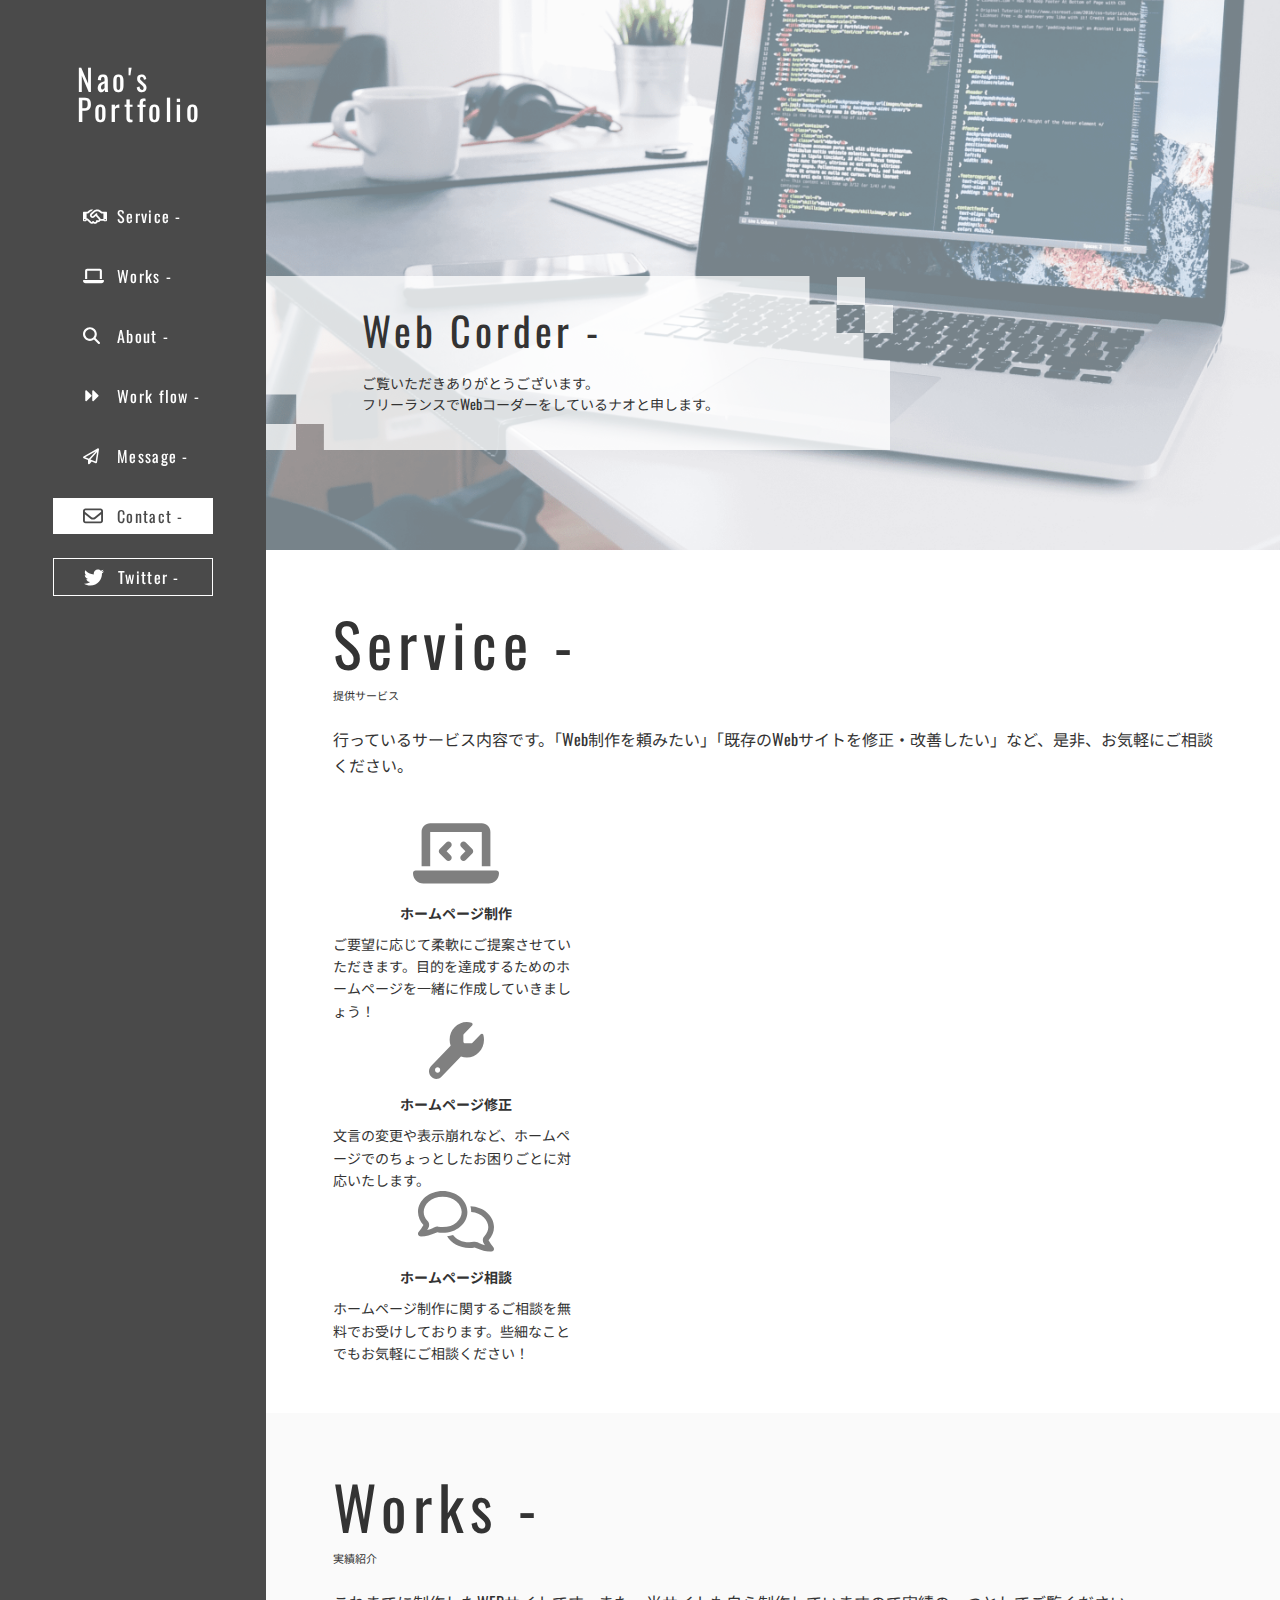
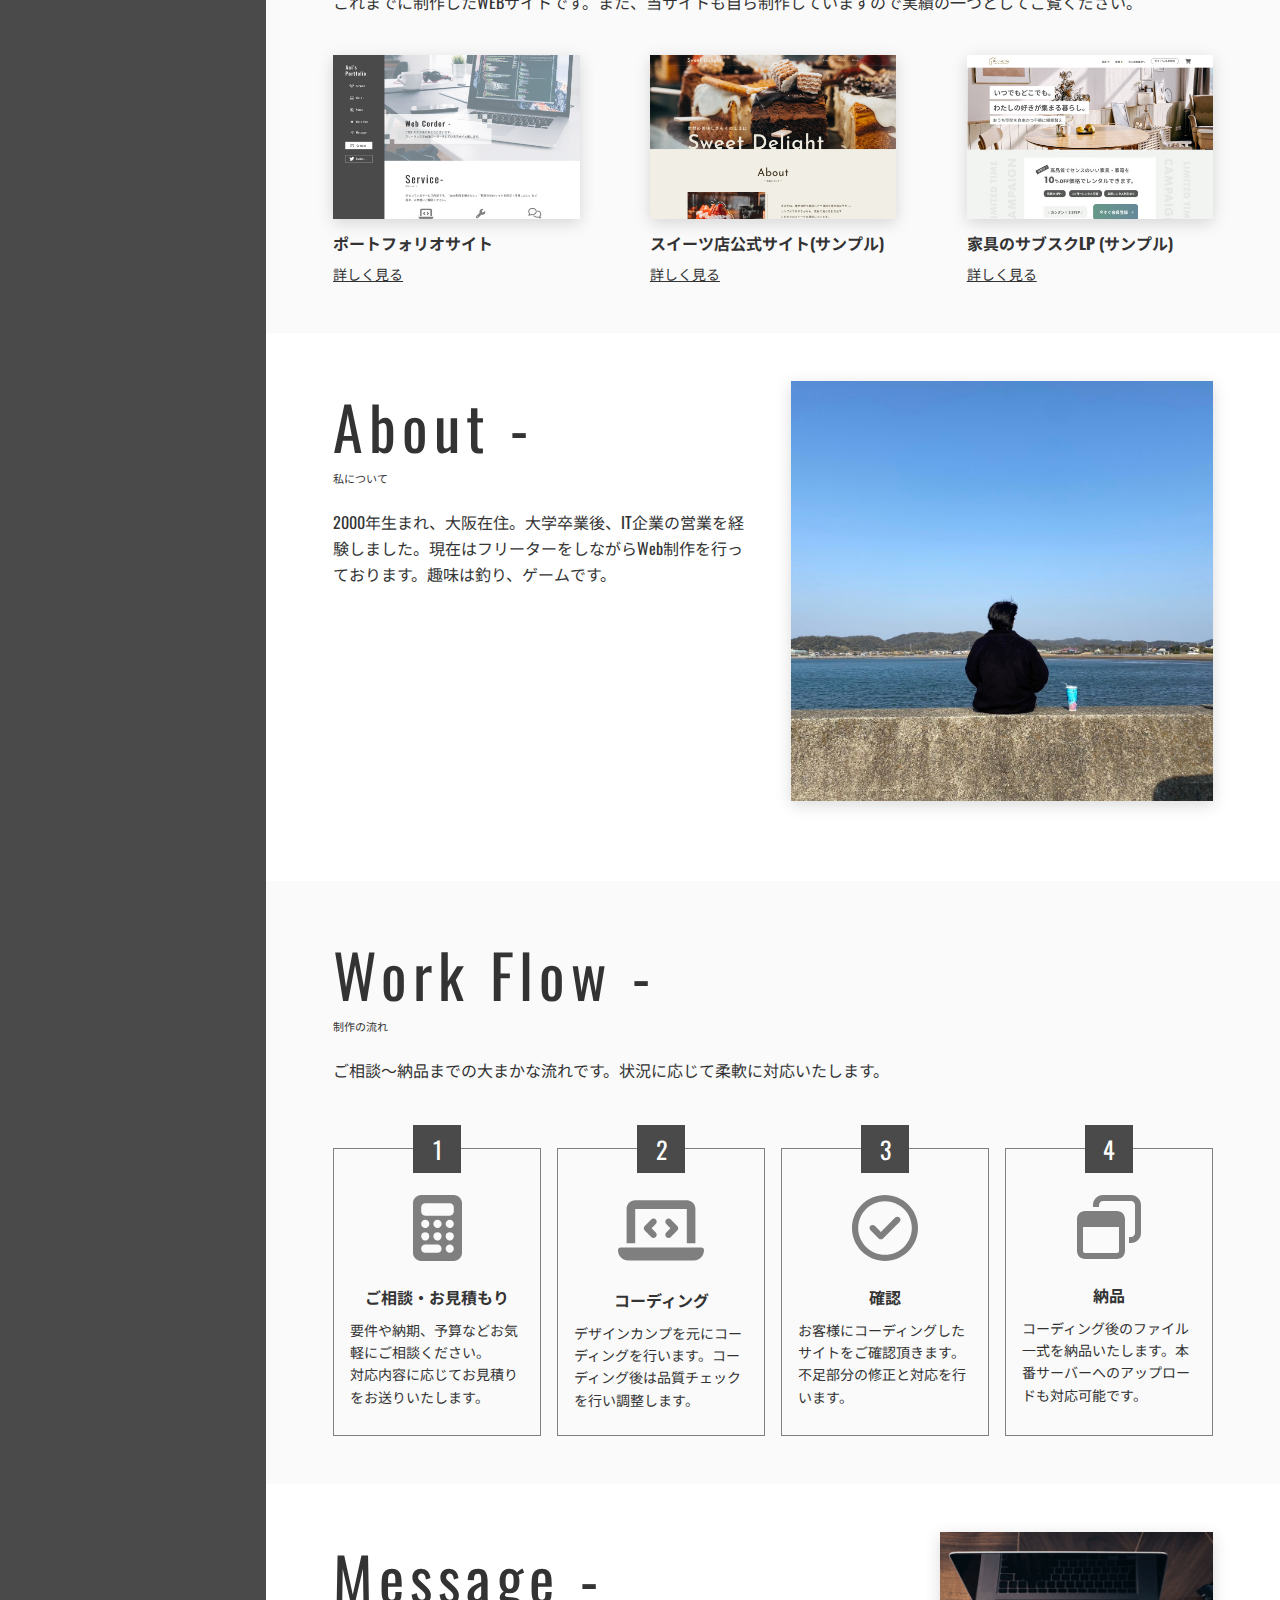
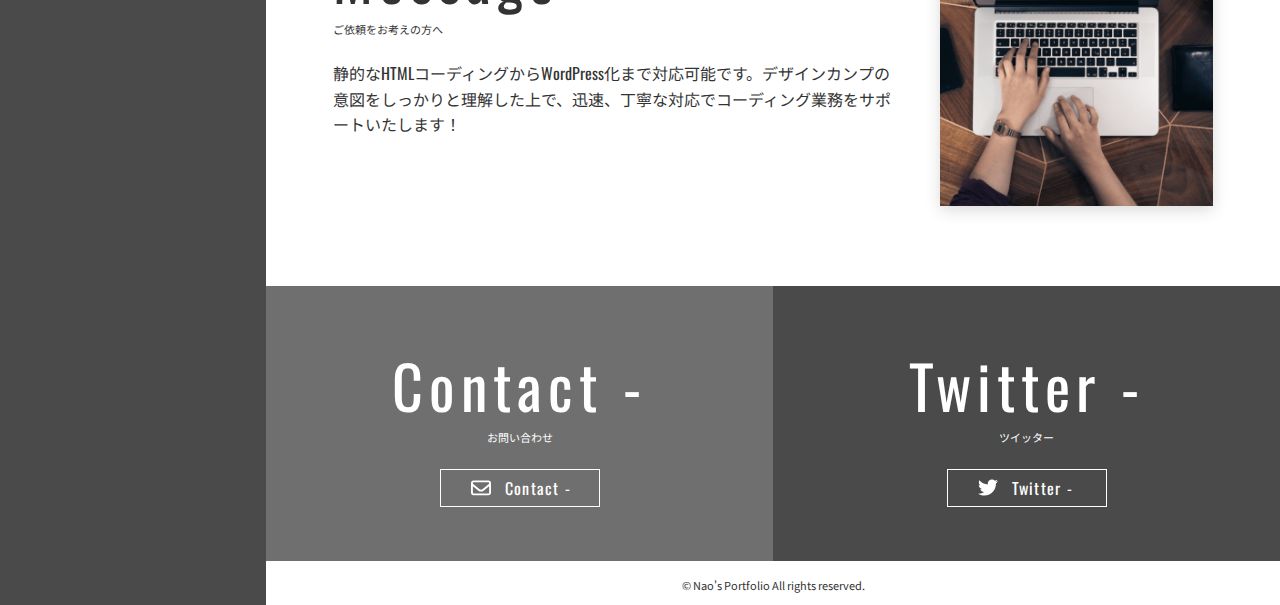
==== portfolio/index.html @ a22637eb "第一回ポートフォリオサイト登録" ====
<!DOCTYPE html>
<html lang="ja">
<head>
    <meta charset="UTF-8">
    <meta name="viewport" content="width=device-width, initial-scale=1.0">
    <!-- 検索されないようにする -->
    <meta name="robots" content="noindex" />
    <title>ポートフォリオサイト</title>
    <meta name="description" content="フリーランスWEBポートフォリオサイトです。「Web制作を頼みたい」「既存のWebサイトを修正・改善したい」などぜひ、お気軽にご相談ください。">
    <!-- googlefonts -->
    <link rel="preconnect" href="https://fonts.googleapis.com">
    <link rel="preconnect" href="https://fonts.gstatic.com" crossorigin>
    <link href="https://fonts.googleapis.com/css2?family=Noto+Sans+JP:wght@100..900&family=Oswald:wght@200..700&display=swap" rel="stylesheet">
    <!-- stylesheet -->
    <link rel="stylesheet" href="./css/reset.css">
    <link rel="stylesheet" href="./css/style.css">
</head>
<body>
    <div class="wrapper">
        <header class="header">
            <div class="header__container">
                <div class="header__logo">Nao's<br>Portfolio</div>
                <button type="button" id="js-button-drawer" class="header__menu-button">Menu</button>
                
                <div class="header__contents" id="js-drawer">
                    <nav class="header__nav">
                        <ul class="header__nav-list">
                            <li class="header__nav-item">
                                <a href="#service" class="header__nav-link button">
                                    <span class="button__icon">
                                        <svg width="24" height="15" viewBox="0 0 24 15" fill="none" xmlns="http://www.w3.org/2000/svg">
                                            <path d="M10.2075 0.428596L8.29125 2.33175C7.7175 2.48818 7.185 2.77495 6.735 3.16974L5.7375 4.05241C5.355 4.39133 4.85625 4.57755 4.3425 4.57755H3.6V9.34475C4.365 9.3671 5.0925 9.67622 5.63625 10.2163L6.97125 11.5421L7.23375 11.8028L8.24625 12.8084C8.47875 13.0393 8.86125 13.0393 9.09375 12.8084C9.1575 12.7451 9.20625 12.6706 9.2325 12.5924C9.3375 12.3056 9.58125 12.0896 9.88125 12.0226C10.1813 11.9555 10.4963 12.0449 10.7138 12.2647L11.1188 12.6594C11.5538 13.0915 12.2588 13.0915 12.69 12.6594C12.8925 12.4583 13.0013 12.2013 13.0125 11.9369C13.0275 11.6092 13.2225 11.3187 13.5225 11.1771C13.8225 11.0356 14.1713 11.0654 14.4375 11.2554C14.79 11.5049 15.2813 11.4714 15.5963 11.1585C15.9488 10.8084 15.9488 10.2423 15.5963 9.89596L12.7538 7.07288L11.4112 8.30193C10.3875 9.24047 8.81625 9.25537 7.77375 8.33545C6.585 7.28517 6.55875 5.45278 7.71375 4.36899L10.3425 1.90345C11.37 0.94256 12.7275 0.40625 14.1413 0.40625C15.495 0.40625 16.8038 0.901592 17.8125 1.79172L18.9413 2.78985H20.4H21.9H23.4C23.73 2.78985 24 3.05801 24 3.38575V11.1325C24 11.7917 23.4638 12.3243 22.8 12.3243H21.6C21.1575 12.3243 20.7675 12.0859 20.5613 11.7284H17.3775C17.25 11.9779 17.0813 12.2162 16.8713 12.4248C16.23 13.0617 15.3413 13.3112 14.5088 13.1734C14.3738 13.4453 14.19 13.6985 13.9613 13.9257C12.9375 14.9425 11.3363 15.043 10.1963 14.2274C9.255 15.0021 7.8525 14.9537 6.97125 14.0747L5.9625 13.0691L5.7 12.8084L4.365 11.4825C4.15875 11.2777 3.88875 11.1585 3.6 11.1362C3.6 11.7917 3.06 12.3243 2.4 12.3243H1.2C0.53625 12.3243 0 11.7917 0 11.1325V3.38575C0 3.05801 0.27 2.78985 0.6 2.78985H2.1H3.6H4.3425C4.4175 2.78985 4.48875 2.76378 4.54125 2.71536L5.535 1.83641C6.58125 0.91649 7.9275 0.40625 9.32625 0.40625H9.7125C9.8775 0.40625 10.0463 0.413699 10.2075 0.428596ZM20.4 9.94065V4.57755H18.6C18.3788 4.57755 18.165 4.49561 18.0038 4.35036L16.62 3.12877C15.9375 2.52542 15.0563 2.19395 14.1413 2.19395C13.1888 2.19395 12.2738 2.55522 11.58 3.20326L8.95125 5.66879C8.565 6.03378 8.5725 6.6483 8.97 6.9984C9.31875 7.30752 9.8475 7.30007 10.1888 6.98722L12.885 4.51424C13.2488 4.17904 13.8188 4.20139 14.1563 4.56638C14.4938 4.93137 14.4713 5.49375 14.1038 5.82894L14.0738 5.85874L16.8638 8.62967C17.2388 9.00211 17.4825 9.46021 17.5913 9.93693H20.4V9.94065ZM2.4 10.5366C2.4 10.3785 2.33679 10.2269 2.22426 10.1152C2.11174 10.0034 1.95913 9.94065 1.8 9.94065C1.64087 9.94065 1.48826 10.0034 1.37574 10.1152C1.26321 10.2269 1.2 10.3785 1.2 10.5366C1.2 10.6946 1.26321 10.8462 1.37574 10.9579C1.48826 11.0697 1.64087 11.1325 1.8 11.1325C1.95913 11.1325 2.11174 11.0697 2.22426 10.9579C2.33679 10.8462 2.4 10.6946 2.4 10.5366ZM22.2 11.1325C22.3591 11.1325 22.5117 11.0697 22.6243 10.9579C22.7368 10.8462 22.8 10.6946 22.8 10.5366C22.8 10.3785 22.7368 10.2269 22.6243 10.1152C22.5117 10.0034 22.3591 9.94065 22.2 9.94065C22.0409 9.94065 21.8883 10.0034 21.7757 10.1152C21.6632 10.2269 21.6 10.3785 21.6 10.5366C21.6 10.6946 21.6632 10.8462 21.7757 10.9579C21.8883 11.0697 22.0409 11.1325 22.2 11.1325Z" class="button__icon-path"/>
                                            </svg>
                                    </span>
                                    <span class="button__text">Service -</span>
                                </a>
                            </li>
                            <li class="header__nav-item">
                                <a href="#works" class="header__nav-link button">
                                    <span class="button__icon">
                                        <svg width="21" height="16" viewBox="0 0 21 16" fill="none" xmlns="http://www.w3.org/2000/svg">
                                            <path d="M4.2 0.635498C3.04172 0.635498 2.1 1.57078 2.1 2.72115V11.0638H4.2V2.72115H16.8V11.0638H18.9V2.72115C18.9 1.57078 17.9583 0.635498 16.8 0.635498H4.2ZM0.63 12.1066C0.282187 12.1066 0 12.3868 0 12.7323C0 14.114 1.12875 15.2351 2.52 15.2351H18.48C19.8712 15.2351 21 14.114 21 12.7323C21 12.3868 20.7178 12.1066 20.37 12.1066H0.63Z" class="button__icon-path"/>
                                            </svg>
                                    </span>
                                    <span class="button__text">Works -</span>
                                </a>
                            </li>
                            <li class="header__nav-item">
                                <a href="#about" class="header__nav-link button">
                                    <span class="button__icon">
                                        <svg width="17" height="18" viewBox="0 0 17 18" fill="none" xmlns="http://www.w3.org/2000/svg">
                                            <path d="M13.8125 7.04143C13.8125 8.55504 13.3178 9.95324 12.4844 11.0876L16.6879 15.2657C17.1029 15.6779 17.1029 16.3473 16.6879 16.7595C16.2729 17.1717 15.5988 17.1717 15.1838 16.7595L10.9803 12.5814C9.83808 13.4124 8.43027 13.9005 6.90625 13.9005C3.09121 13.9005 0 10.8304 0 7.04143C0 3.25246 3.09121 0.182373 6.90625 0.182373C10.7213 0.182373 13.8125 3.25246 13.8125 7.04143ZM6.90625 11.79C7.53413 11.79 8.15587 11.6672 8.73595 11.4285C9.31604 11.1899 9.84312 10.8401 10.2871 10.3992C10.7311 9.95824 11.0833 9.43476 11.3235 8.85863C11.5638 8.28251 11.6875 7.66502 11.6875 7.04143C11.6875 6.41784 11.5638 5.80035 11.3235 5.22423C11.0833 4.64811 10.7311 4.12463 10.2871 3.68368C9.84312 3.24273 9.31604 2.89296 8.73595 2.65432C8.15587 2.41568 7.53413 2.29285 6.90625 2.29285C6.27837 2.29285 5.65663 2.41568 5.07654 2.65432C4.49646 2.89296 3.96938 3.24273 3.5254 3.68368C3.08142 4.12463 2.72923 4.64811 2.48895 5.22423C2.24867 5.80035 2.125 6.41784 2.125 7.04143C2.125 7.66502 2.24867 8.28251 2.48895 8.85863C2.72923 9.43476 3.08142 9.95824 3.5254 10.3992C3.96938 10.8401 4.49646 11.1899 5.07654 11.4285C5.65663 11.6672 6.27837 11.79 6.90625 11.79Z" class="button__icon-path"/>
                                            </svg>
                                    </span>
                                    <span class="button__text">About -</span>
                                </a>
                            </li>
                            <li class="header__nav-item">
                                <a href="#flow" class="header__nav-link button">
                                    <span class="button__icon">
                                        <svg width="16" height="16" viewBox="0 0 16 16" fill="none" xmlns="http://www.w3.org/2000/svg">
                                            <path d="M8.43454 7.15642C8.7598 7.47765 8.7598 8.00275 8.43455 8.32398L3.65356 13.0459C3.13521 13.5578 2.25649 13.1906 2.25649 12.4621L2.25649 3.01832C2.25649 2.28979 3.13521 1.92261 3.65355 2.43454L8.43454 7.15642Z" class="button__icon-path"/>
                                            <path d="M15.4089 7.15642C15.7342 7.47765 15.7342 8.00275 15.4089 8.32398L10.6279 13.0459C10.1096 13.5578 9.23085 13.1906 9.23085 12.4621L9.23085 3.01832C9.23085 2.28979 10.1096 1.92261 10.6279 2.43454L15.4089 7.15642Z" class="button__icon-path"/>
                                            </svg>
                                    </span>
                                    <span class="button__text">Work flow -</span>
                                </a>
                            </li>
                            <li class="header__nav-item">
                                <a href="#message" class="header__nav-link button">
                                    <span class="button__icon">
                                        <svg width="16" height="17" viewBox="0 0 16 17" fill="none" xmlns="http://www.w3.org/2000/svg">
                                            <path d="M0.502817 8.41785C-0.203433 8.81822 -0.137808 9.88587 0.615317 10.1962L4.99969 12.0119V15.2179C4.99969 15.7797 5.45594 16.2328 6.02157 16.2328C6.32469 16.2328 6.61219 16.0994 6.80594 15.8666L8.74344 13.5606L12.6153 15.1621C13.2059 15.4073 13.8903 15.0224 13.9872 14.3955L15.9872 1.4843C16.0466 1.10876 15.8809 0.730116 15.5653 0.515964C15.2497 0.301812 14.8372 0.28319 14.5028 0.472513L0.502817 8.41785ZM2.13094 9.20928L12.8028 3.15406L5.94032 10.7704L5.97782 10.8014L2.13094 9.20928ZM12.6028 13.5451L7.39657 11.388L14.0872 3.96101L12.6028 13.5451Z" class="button__icon-path"/>
                                            </svg>
                                    </span>
                                    <span class="button__text">Message -</span>
                                </a>
                            </li>
                            <li class="header__nav-item">
                                <a href="#contact" class="header__nav-link button button--bg">
                                    <span class="button__icon">
                                        <svg width="20" height="16" viewBox="0 0 20 16" fill="none" xmlns="http://www.w3.org/2000/svg">
                                            <path d="M2.5 2.28406C2.15625 2.28406 1.875 2.56339 1.875 2.90479V3.76217L8.61328 9.25563C9.42188 9.91515 10.582 9.91515 11.3906 9.25563L18.125 3.76217V2.90479C18.125 2.56339 17.8438 2.28406 17.5 2.28406H2.5ZM1.875 6.17138V12.8365C1.875 13.1779 2.15625 13.4572 2.5 13.4572H17.5C17.8438 13.4572 18.125 13.1779 18.125 12.8365V6.17138L12.5781 10.6949C11.0781 11.917 8.91797 11.917 7.42188 10.6949L1.875 6.17138ZM0 2.90479C0 1.53531 1.12109 0.421875 2.5 0.421875H17.5C18.8789 0.421875 20 1.53531 20 2.90479V12.8365C20 14.2059 18.8789 15.3194 17.5 15.3194H2.5C1.12109 15.3194 0 14.2059 0 12.8365V2.90479Z" class="button__icon-path button__icon-path--contact"/>
                                            </svg>
                                    </span>
                                    <span class="button__text">Contact -</span>
                                </a>
                            </li>
                            <li class="header__nav-item">
                                <a href="#twiiter" class="header__nav-link button button--border">
                                    <span class="button__icon">
                                        <svg width="20" height="21" viewBox="0 0 20 21" fill="none" xmlns="http://www.w3.org/2000/svg">
                                            <path d="M17.9441 6.40799C17.9568 6.58444 17.9568 6.76092 17.9568 6.93736C17.9568 12.3191 13.8325 18.5201 6.29441 18.5201C3.97207 18.5201 1.81473 17.8521 0 16.6926C0.329961 16.7304 0.647187 16.743 0.989844 16.743C2.90605 16.743 4.67004 16.1002 6.07867 15.0037C4.27664 14.9659 2.76648 13.7937 2.24617 12.1805C2.5 12.2183 2.75379 12.2435 3.02031 12.2435C3.38832 12.2435 3.75637 12.193 4.09898 12.1049C2.22082 11.7267 0.812148 10.0883 0.812148 8.10949V8.05909C1.35781 8.36158 1.99238 8.55063 2.66492 8.57581C1.56086 7.84479 0.837539 6.59704 0.837539 5.18543C0.837539 4.42922 1.04055 3.73602 1.3959 3.13105C3.41367 5.60136 6.44668 7.21459 9.84766 7.39107C9.78422 7.08858 9.74613 6.77353 9.74613 6.45843C9.74613 4.21496 11.5736 2.38745 13.8451 2.38745C15.0253 2.38745 16.0913 2.87899 16.84 3.67302C17.7664 3.49658 18.6547 3.15626 19.4416 2.68994C19.137 3.63523 18.4898 4.42926 17.6395 4.93337C18.4644 4.84519 19.2639 4.61827 19.9999 4.30322C19.4416 5.10981 18.7436 5.82819 17.9441 6.40799Z" class="button__icon-path"/>
                                            </svg>
                                    </span>
                                    <span class="button__text">Twitter -</span>
                                </a>
                            </li>
                        </ul>
                    </nav>
                </div>
            </div>
        </header>
    



<!-- mainセクション -->
        <main class="main">
            <div class="fv">
                <picture class="fv__img">
                    <source media="(min-width:768px )" srcset="./img/img_fv.png" />
                    <img src="./img/sp/img_fv.png" alt="" />
                </picture>
                <div class="fv__contents">
                    <h1 class="fv__heading">
                        <span class="fv__heading-main">Web Corder -</span>
                        <span class="fv__heading-sub">ご覧いただきありがとうございます。<br>フリーランスでWebコーダーをしているナオと申します。</span>
                    </h1>
                </div>
            </div>

            <section id="service" class="section service">
                <div class="section__inner">
                    <h2 class="section__head">
                        <span class="section__head-main">Service -</span>
                        <span class="section__head-sub">提供サービス</span>
                    </h2>
                    <p class="section__lead-text">行っているサービス内容です。「Web制作を頼みたい」「既存のWebサイトを修正・改善したい」など、是非、お気軽にご相談ください。</p>
                    <div class="section__contents">
                        <ul class="service__list">
                            <li class="service__item">
                                <div class="service__item-img"><img src="./img/img_service1.svg" alt=""></div>
                            <h3 class="service__item-name">ホームページ制作</h3>
                            <p class="service__item-text">ご要望に応じて柔軟にご提案させていただきます。目的を達成するためのホームページを一緒に作成していきましょう！</p>
                            </li>
                        </ul>
                        <ul class="service__list">
                            <li class="service__item">
                                <div class="service__item-img"><img src="./img/img_service2.svg" alt=""></div>
                            <h3 class="service__item-name">ホームページ修正</h3>
                            <p class="service__item-text">文言の変更や表示崩れなど、ホームページでのちょっとしたお困りごとに対応いたします。</p>
                            </li>
                        </ul>
                        <ul class="service__list">
                            <li class="service__item">
                                <div class="service__item-img"><img src="./img/img_service3.svg" alt=""></div>
                            <h3 class="service__item-name">ホームページ相談</h3>
                            <p class="service__item-text">ホームページ制作に関するご相談を無料でお受けしております。些細なことでもお気軽にご相談ください！</p>
                            </li>
                        </ul>

                    </div>
                </div>
            </section>

            <section id="works" class="section works">
                <div class="section__inner">
                    <h2 class="section__head">
                        <span class="section__head-main">Works -</span>
                        <span class="section__head-sub">実績紹介</span>
                    </h2>
                    <p class="section__lead-text">これまでに制作したWEBサイトです。また、当サイトも自ら制作していますので実績の一つとしてご覧ください。</p>
                    <div class="section__contents">
                        <!-- 実績 -->
                        <ul class="works__list">
                            <li class="works__item">
                                <div class="works__item-img"><img src="./img/img_works1.jpg" alt=""></div>
                                <h3 class="works__item-name">ポートフォリオサイト</h3>  
                                <a href="#" class="works__item-link">詳しく見る</a>
                            </li>
                            <li class="works__item">
                                <div class="works__item-img"><img src="./img/img_works2.jpg" alt=""></div>
                                <h3 class="works__item-name">スイーツ店公式サイト(サンプル)</h3>  
                                <a href="#" target="_blank" class="works__item-link">詳しく見る</a>
                            </li>
                            <li class="works__item">
                                <div class="works__item-img"><img src="./img/img_works3.jpg" alt=""></div>
                                <h3 class="works__item-name">家具のサブスクLP (サンプル)</h3> 
                                <a href="#" target="_blank" class="works__item-link">詳しく見る</a>
                            </li>
                        </ul>
                    </div>
                </div>
            </section>
            <!-- aboutセクション -->
            <section class="section about" id="about">
                <div class="section__inner">
                    <div class="about__container">
                        <div class="about__img"><img src="./img/ico_about4.jpg" alt=""></div>
                    <div class="about__text-contents">
                        <h2 class="section__head">
                            <span class="section__head-main">About -</span>
                            <span class="section__head-sub">私について</span>
                        </h2>
                        <p class="about__text">2000年生まれ、大阪在住。大学卒業後、IT企業の営業を経験しました。現在はフリーターをしながらWeb制作を行っております。趣味は釣り、ゲームです。
                        </p>
                    </div>
                    </div>
                </div>
            </section>

            <section class="section flow" id="flow">
                <div class="section__inner">
                    <h2 class="section__head">
                        <span class="section__head-main">Work Flow -</span>
                        <span class="section__head-sub">制作の流れ</span>
                    </h2>
                    <p class="section__lead-text">ご相談〜納品までの大まかな流れです。状況に応じて柔軟に対応いたします。</p>
                    <div class="section__contents">
                        <ol class="flow__list">
                            <li class="flow__item">
                                <p class="flow__item-num">1</p>
                                <div class="flow__item-img"><img src="./img/img_flow1.svg" alt=""></div>
                                <h3 class="flow__item-name">ご相談・お見積もり</h3>
                                <p class="flow__item-text">要件や納期、予算などお気軽にご相談ください。<br>対応内容に応じてお見積りをお送りいたします。</p>
                            </li>
                            <li class="flow__item">
                                <p class="flow__item-num">2</p>
                                <div class="flow__item-img"><img src="./img/img_flow2.svg" alt=""></div>
                                <h3 class="flow__item-name">コーディング</h3>
                                <p class="flow__item-text">デザインカンプを元にコーディングを行います。コーディング後は品質チェックを行い調整します。</p>
                            </li>
                            <li class="flow__item">
                                <p class="flow__item-num">3</p>
                                <div class="flow__item-img"><img src="./img/img_flow3.svg" alt=""></div>
                                <h3 class="flow__item-name">確認</h3>
                                <p class="flow__item-text">お客様にコーディングしたサイトをご確認頂きます。不足部分の修正と対応を行います。</p>
                            </li>
                            <li class="flow__item">
                                <p class="flow__item-num">4</p>
                                <div class="flow__item-img"><img src="./img/img_flow4.svg" alt=""></div>
                                <h3 class="flow__item-name">納品</h3>
                                <p class="flow__item-text">コーディング後のファイル一式を納品いたします。本番サーバーへのアップロードも対応可能です。</p>
                            </li>
                        </ol>
                    </div>
                </div>
            </section>

            <section class="section message" id="message">
                <div class="section__inner">
                    <div class="message__container">
                        <div class="message__img"><img src="./img/img_message.png" alt=""></div>
                        <div class="message__text-contents">
                            <h2 class="section__head">
                                <span class="section__head-main">Message -</span>
                                <span class="section__head-sub">ご依頼をお考えの方へ</span>
                            </h2>
                            <p class="message__text">静的なHTMLコーディングからWordPress化まで対応可能です。デザインカンプの意図をしっかりと理解した上で、迅速、丁寧な対応でコーディング業務をサポートいたします！</p>
                        </div>
                    </div>
                </div>
            </section>

            <div class="page-bottom">
                <div class="page-bottom__item page-bottom__item--contact">
                    <h2 class="section__head section__head--center">
                        <span class="section__head-main">Contact -</span>
                        <span class="section__head-sub">お問い合わせ</span>
                    </h2>
                    <a href="#" target="_blank" class="page-bottom__button button button--border">
                        <span class="button__icon">
                            <svg width="20" height="16" viewBox="0 0 20 16" fill="none" xmlns="http://www.w3.org/2000/svg">
                                <path d="M2.5 2.28406C2.15625 2.28406 1.875 2.56339 1.875 2.90479V3.76217L8.61328 9.25563C9.42188 9.91515 10.582 9.91515 11.3906 9.25563L18.125 3.76217V2.90479C18.125 2.56339 17.8438 2.28406 17.5 2.28406H2.5ZM1.875 6.17138V12.8365C1.875 13.1779 2.15625 13.4572 2.5 13.4572H17.5C17.8438 13.4572 18.125 13.1779 18.125 12.8365V6.17138L12.5781 10.6949C11.0781 11.917 8.91797 11.917 7.42188 10.6949L1.875 6.17138ZM0 2.90479C0 1.53531 1.12109 0.421875 2.5 0.421875H17.5C18.8789 0.421875 20 1.53531 20 2.90479V12.8365C20 14.2059 18.8789 15.3194 17.5 15.3194H2.5C1.12109 15.3194 0 14.2059 0 12.8365V2.90479Z" class="button__icon-path"/>
                                </svg>
                        </span>
                        <span class="button__text">Contact -</span>
                    </a>
                </div>
                <div class="page-bottom__item page-bottom__item--twitter">
                    <h2 class="section__head section__head--center">
                        <span class="section__head-main">Twitter -</span>
                        <span class="section__head-sub">ツイッター</span>
                    </h2>
                    <a href="#" target="_blank" class="page-bottom__button button button--border">
                        <span class="button__icon">
                            <svg width="20" height="21" viewBox="0 0 20 21" fill="none" xmlns="http://www.w3.org/2000/svg">
                                <path d="M17.9441 6.40799C17.9568 6.58444 17.9568 6.76092 17.9568 6.93736C17.9568 12.3191 13.8325 18.5201 6.29441 18.5201C3.97207 18.5201 1.81473 17.8521 0 16.6926C0.329961 16.7304 0.647187 16.743 0.989844 16.743C2.90605 16.743 4.67004 16.1002 6.07867 15.0037C4.27664 14.9659 2.76648 13.7937 2.24617 12.1805C2.5 12.2183 2.75379 12.2435 3.02031 12.2435C3.38832 12.2435 3.75637 12.193 4.09898 12.1049C2.22082 11.7267 0.812148 10.0883 0.812148 8.10949V8.05909C1.35781 8.36158 1.99238 8.55063 2.66492 8.57581C1.56086 7.84479 0.837539 6.59704 0.837539 5.18543C0.837539 4.42922 1.04055 3.73602 1.3959 3.13105C3.41367 5.60136 6.44668 7.21459 9.84766 7.39107C9.78422 7.08858 9.74613 6.77353 9.74613 6.45843C9.74613 4.21496 11.5736 2.38745 13.8451 2.38745C15.0253 2.38745 16.0913 2.87899 16.84 3.67302C17.7664 3.49658 18.6547 3.15626 19.4416 2.68994C19.137 3.63523 18.4898 4.42926 17.6395 4.93337C18.4644 4.84519 19.2639 4.61827 19.9999 4.30322C19.4416 5.10981 18.7436 5.82819 17.9441 6.40799Z" class="button__icon-path"/>
                            </svg>
                        </span>
                        <span class="button__text">Twitter -</span>
                    </a>
                </div>
            </div>

            <footer class="footer">
                <small class="footer__copy">&copy; Nao's Portfolio All rights reserved.</small>
            </footer>
        </main>
    </div>

    <script src="https://ajax.googleapis.com/ajax/libs/jquery/3.7.1/jquery.min.js"></script>
    <script src="./JS/index.js"></script>
</body>
</html>
---- portfolio/css/style.css ----
body {
  font-family: "Oswald", "Noto Sans JP", sans-serif;
  color: #333;
}
body.is-fixed {
  overflow: hidden;
}

.button {
  display: flex;
  align-items: center;
  padding: 6px 10px 6px 30px;
  width: 160px;
  margin: 0 auto;
}
.button--bg {
  background-color: #fff;
}
.button--bg .button__text {
  color: #4a4a4a;
}
.button--border {
  border: 1px solid #fff;
}
.button--border .button__text {
  color: #fff;
}
.button__icon {
  width: 24px;
  display: flex;
  align-items: center;
}
.button__icon-path {
  fill: #fff;
}
.button__icon-path--contact {
  fill: #4a4a4a;
}
.button__text {
  margin-left: 10px;
  font-size: 16px;
  letter-spacing: 0.08em;
  color: #fff;
}

.header {
  background-color: #4a4a4a;
  position: fixed;
  top: 0;
  left: 0;
  width: 100%;
  z-index: 999;
}
.header__container {
  width: 100%;
  position: relative;
}
.header__logo {
  display: inline-block;
  padding: 14px 24px;
  font-size: 20px;
  color: #fff;
}
.header__menu-button {
  border: none;
  position: absolute;
  top: 24px;
  right: 24px;
  width: 30px;
  height: 36px;
  overflow: hidden;
  color: transparent;
  background: url(../img/bg_menu.png) center center no-repeat;
  background-size: 100% auto;
}
.header__menu-button.is-checked {
  background: url(../img/bg_menu-close.png) center center no-repeat;
  background-size: 100% auto;
}
.header__contents {
  display: none;
  height: calc(100vh - 88px);
  border-top: 1px solid #fff;
  padding-top: 60px;
}
.header__nav-item + .header__nav-item {
  margin-top: 24px;
}

.fv {
  position: relative;
}
.fv__contents {
  position: absolute;
  bottom: 26px;
  left: 0;
  width: 100%;
  height: 209px;
  background: url(../img/sp/bg_fv.png) center center no-repeat;
  background-size: 100% auto;
  padding: 32px;
}
.fv__heading-main {
  display: block;
  font-size: 40px;
  letter-spacing: 0.1em;
}
.fv__heading-sub {
  margin-top: 12px;
  display: block;
  font-size: 14px;
}

.section {
  padding: 48px 0;
}
.section__inner {
  padding: 0 32px;
}
.section__head {
  display: flex;
  flex-direction: column;
  margin-bottom: 32px;
}
.section__head--center {
  text-align: center;
}
.section__head-main {
  font-size: 40px;
  letter-spacing: 0.1em;
}
.section__head-sub {
  font-size: 11px;
}
.section__lead-text {
  font-size: 16px;
  line-height: 1.6;
}
.section__contents {
  margin-top: 40px;
}

.service__item + .service__item {
  margin-top: 40px;
}
.service__item-img {
  text-align: center;
  margin-bottom: 14px;
}
.service__item-name {
  font-size: 14px;
  font-weight: bold;
  text-align: center;
  margin-bottom: 10px;
}
.service__item-text {
  font-size: 14px;
  line-height: 1.6;
}

.works {
  background-color: #fafafa;
}
.works__item + .works__item {
  margin-top: 40px;
}
.works__item-img {
  margin-bottom: 12px;
}
.works__item-img img {
  box-shadow: 0 4px 15px 0 rgba(0, 0, 0, 0.15);
}
.works__item-name {
  font-size: 16px;
  font-weight: bold;
  margin-bottom: 6px;
}
.works__item-link {
  text-decoration: underline;
  font-size: 14px;
}

.about__img {
  margin-bottom: 32px;
}
.about__img img {
  box-shadow: 0 4px 15px 0 rgba(0, 0, 0, 0.15);
}
.about__text {
  font-size: 16px;
  line-height: 1.6;
}
.about__text + .about__text {
  margin-top: 1em;
}

.flow {
  background-color: #fafafa;
}
.flow__list {
  margin-top: 64px;
}
.flow__item {
  position: relative;
  border: 1px solid #808080;
  padding: 46px 16px 24px;
}
.flow__item + .flow__item {
  margin-top: 46px;
}
.flow__item-num {
  position: absolute;
  top: -24px;
  left: 50%;
  transform: translateX(-50%);
  font-size: 24px;
  background-color: #4a4a4a;
  color: #fff;
  width: 48px;
  height: 48px;
  display: flex;
  align-items: center;
  justify-content: center;
}
.flow__item-img {
  margin-bottom: 24px;
  text-align: center;
}
.flow__item-name {
  font-size: 16px;
  font-weight: bold;
  text-align: center;
  margin-bottom: 10px;
}
.flow__item-text {
  font-size: 14px;
  line-height: 1.6;
}

.message__img {
  margin-bottom: 32px;
}
.message__img img {
  box-shadow: 0 4px 15px 0 rgba(0, 0, 0, 0.15);
}
.message__text {
  font-size: 16px;
  line-height: 1.6;
}

.page-bottom {
  color: #fff;
}
.page-bottom__item {
  padding: 40px;
}
.page-bottom__item--contact {
  background-color: #6f6f6f;
}
.page-bottom__item--twitter {
  background-color: #4a4a4a;
}

.footer {
  text-align: center;
  padding: 10px;
}
.footer__copy {
  font-size: 11px;
  font-family: "Noto Sans JP", sans-serif;
}

/*--------------------------
// pc
--------------------------*/
@media screen and (min-width: 768px) {
  .wrapper {
    display: flex;
  }
  .main {
    flex-basis: 79.2%;
  }
  .header {
    position: relative;
    flex-basis: 20.8%;
    padding: 50px 20px;
  }
  .header__container {
    width: 160px;
    margin: 0 auto;
    position: sticky;
    top: 50px;
  }
  .header__logo {
    font-size: 30px;
    letter-spacing: 0.12em;
    line-height: 1;
  }
  .header__menu-button {
    display: none;
  }
  .header__contents {
    border: none;
    display: block;
  }
  .button {
    transition: background 0.3s, color 0.3s, opacity 0.3s;
  }
  .button:hover {
    background-color: #fff;
  }
  .button:hover .button__icon-path {
    fill: #4a4a4a;
  }
  .button:hover .button__text {
    color: #4a4a4a;
  }
  .button--bg {
    color: #4a4a4a;
  }
  .button--bg:hover {
    opacity: 0.7;
  }
  .section__inner {
    max-width: 944px;
    margin: 0 auto;
  }
  .section__head {
    margin-bottom: 24px;
  }
  .section__head-main {
    font-size: 60px;
  }
  .fv__contents {
    background: url(../img/bg_fv.png) center center no-repeat;
    background-size: 100% auto;
    bottom: 100px;
    left: 0;
    max-width: 627px;
    height: 174px;
    padding-top: 24px;
    padding-left: 96px;
  }
  .service__list {
    display: grid;
    grid-template-columns: repeat(3, 1fr);
    gap: 8%;
  }
  .service__item + .service__item {
    margin-top: 0;
  }
  .works__list {
    display: grid;
    grid-template-columns: repeat(3, 1fr);
    gap: 8%;
  }
  .works__item + .works__item {
    margin-top: 0;
  }
  .about__container {
    display: flex;
    flex-direction: row-reverse;
    gap: 40px;
  }
  .flow__list {
    display: grid;
    grid-template-columns: repeat(4, 1fr);
    gap: 16px;
  }
  .flow__item + .flow__item {
    margin-top: 0;
  }
  .message__container {
    display: flex;
    flex-direction: row-reverse;
    gap: 40px;
  }
  .page-bottom {
    display: grid;
    grid-template-columns: repeat(2, 1fr);
  }
  .page-bottom__item {
    padding: 54px 10px;
  }
}
/*--------------------------
// tb
--------------------------*/
@media screen and (min-width: 768px) and (max-width: 1024px) {
  .section__head-main {
    font-size: 54px;
  }
  .fv__contents {
    bottom: 50%;
    transform: translateY(50%);
  }
  .flow__list {
    grid-template-columns: repeat(2, 1fr);
    gap: 40px 16px;
  }
}/*# sourceMappingURL=style.css.map */
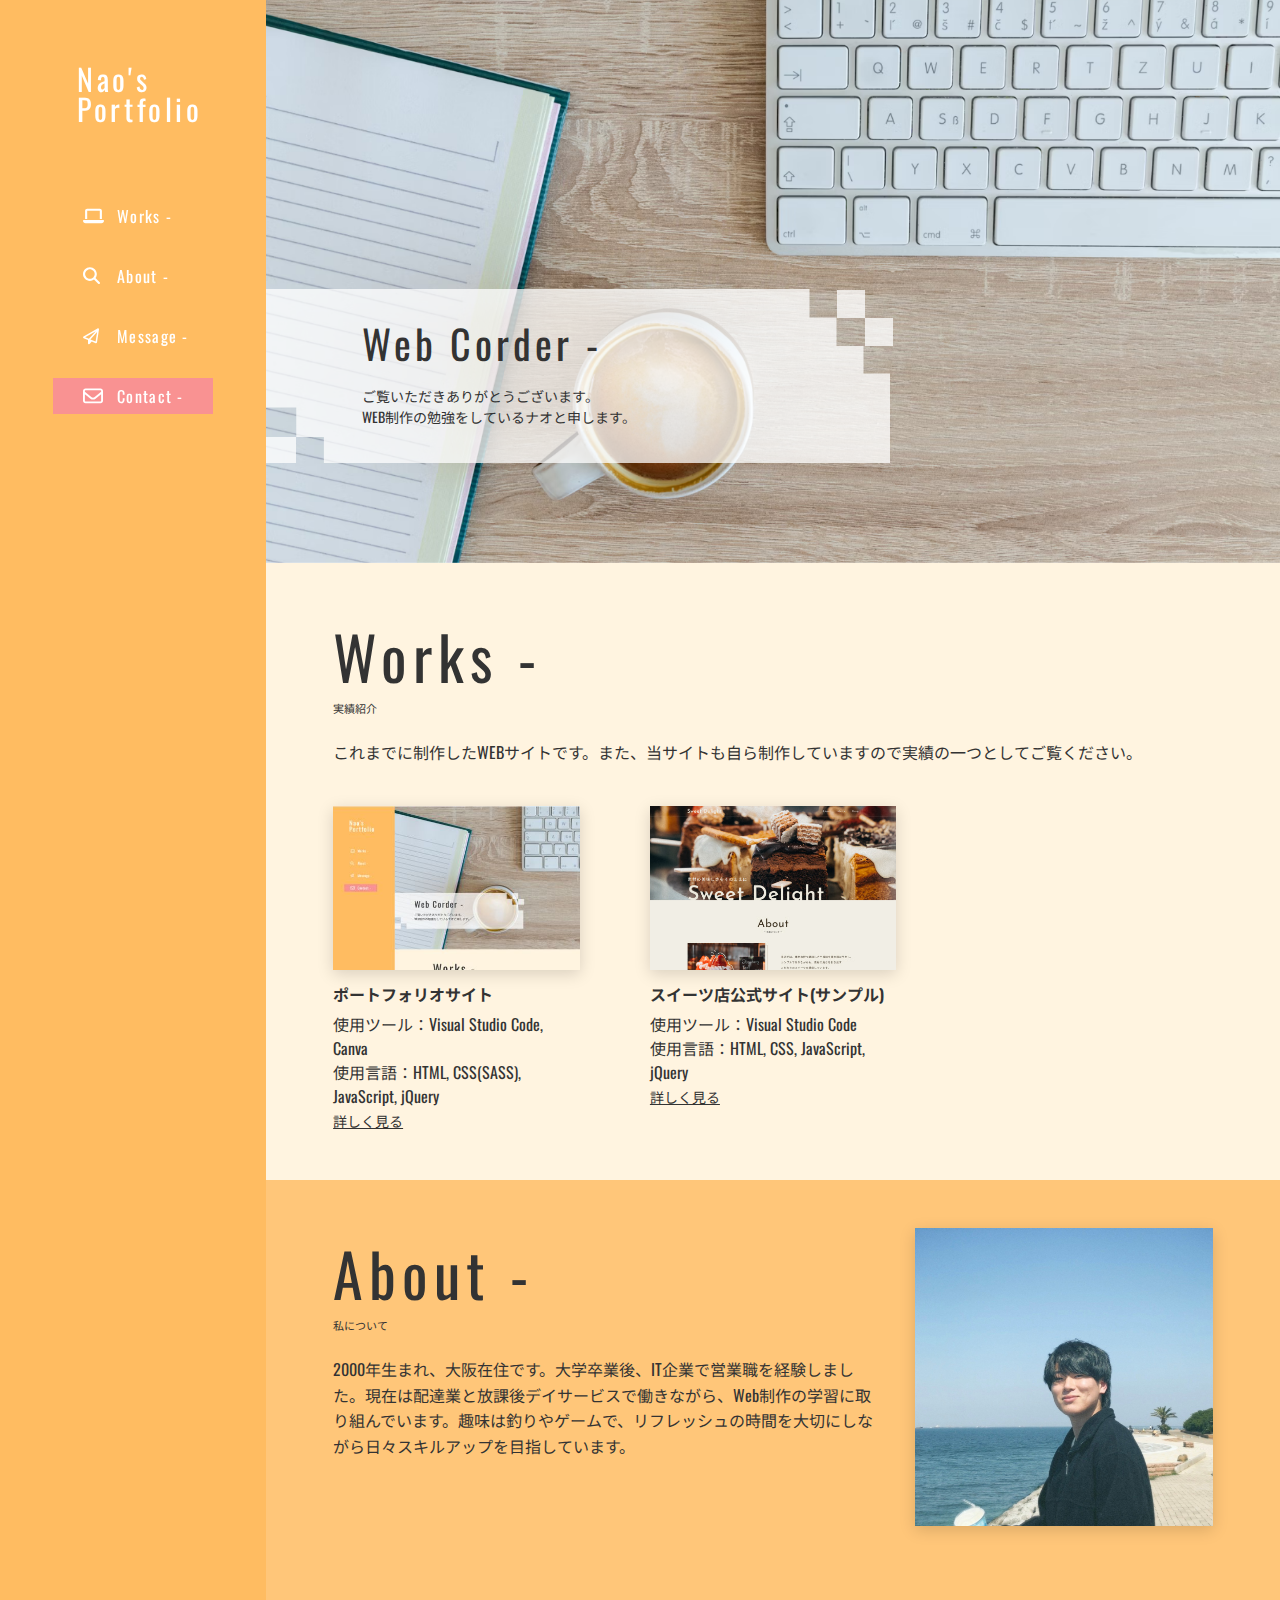
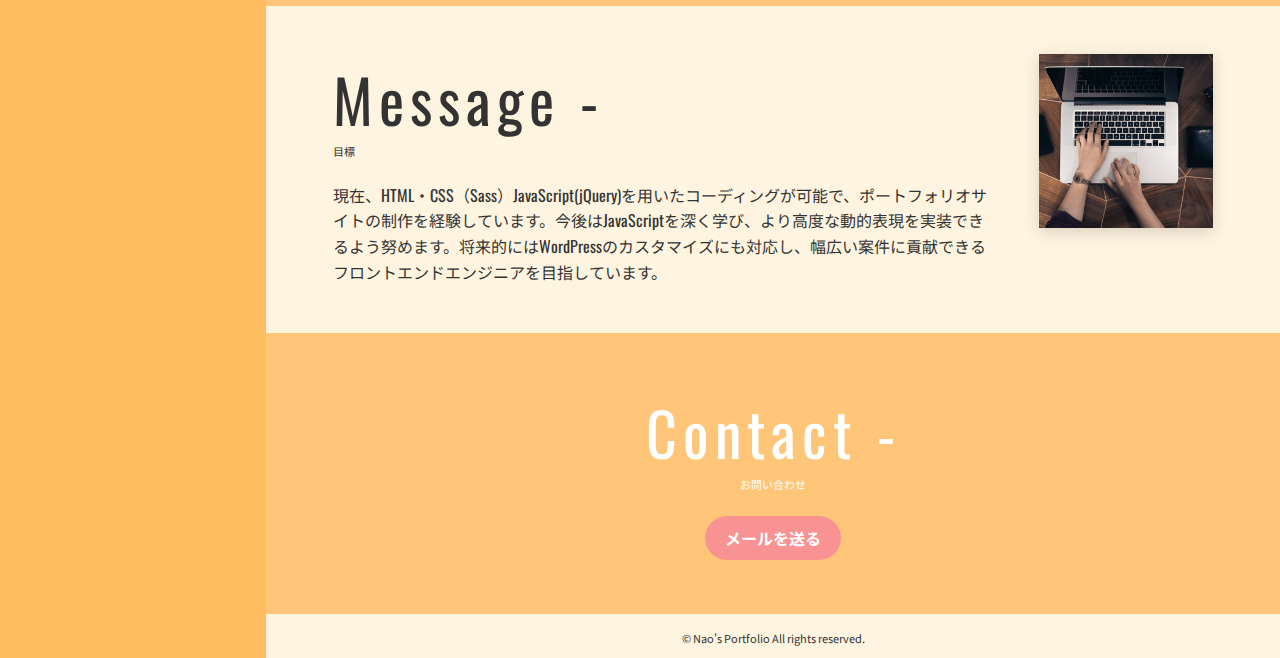
==== commit 41c8d255: "ポートフォリオサイト" ====
--- a/portfolio/index.html
+++ b/portfolio/index.html
@@ -6,8 +6,8 @@
     <!-- 検索されないようにする -->
     <meta name="robots" content="noindex" />
     <title>ポートフォリオサイト</title>
-    <meta name="description" content="フリーランスWEBポートフォリオサイトです。「Web制作を頼みたい」「既存のWebサイトを修正・改善したい」などぜひ、お気軽にご相談ください。">
-    <!-- googlefonts -->
+    <meta name="description" content="ポートフォリオサイトです。">
+    <!-- googleFonts -->
     <link rel="preconnect" href="https://fonts.googleapis.com">
     <link rel="preconnect" href="https://fonts.gstatic.com" crossorigin>
     <link href="https://fonts.googleapis.com/css2?family=Noto+Sans+JP:wght@100..900&family=Oswald:wght@200..700&display=swap" rel="stylesheet">
@@ -21,20 +21,10 @@
             <div class="header__container">
                 <div class="header__logo">Nao's<br>Portfolio</div>
                 <button type="button" id="js-button-drawer" class="header__menu-button">Menu</button>
-                
+<!-- header -->
                 <div class="header__contents" id="js-drawer">
                     <nav class="header__nav">
                         <ul class="header__nav-list">
-                            <li class="header__nav-item">
-                                <a href="#service" class="header__nav-link button">
-                                    <span class="button__icon">
-                                        <svg width="24" height="15" viewBox="0 0 24 15" fill="none" xmlns="http://www.w3.org/2000/svg">
-                                            <path d="M10.2075 0.428596L8.29125 2.33175C7.7175 2.48818 7.185 2.77495 6.735 3.16974L5.7375 4.05241C5.355 4.39133 4.85625 4.57755 4.3425 4.57755H3.6V9.34475C4.365 9.3671 5.0925 9.67622 5.63625 10.2163L6.97125 11.5421L7.23375 11.8028L8.24625 12.8084C8.47875 13.0393 8.86125 13.0393 9.09375 12.8084C9.1575 12.7451 9.20625 12.6706 9.2325 12.5924C9.3375 12.3056 9.58125 12.0896 9.88125 12.0226C10.1813 11.9555 10.4963 12.0449 10.7138 12.2647L11.1188 12.6594C11.5538 13.0915 12.2588 13.0915 12.69 12.6594C12.8925 12.4583 13.0013 12.2013 13.0125 11.9369C13.0275 11.6092 13.2225 11.3187 13.5225 11.1771C13.8225 11.0356 14.1713 11.0654 14.4375 11.2554C14.79 11.5049 15.2813 11.4714 15.5963 11.1585C15.9488 10.8084 15.9488 10.2423 15.5963 9.89596L12.7538 7.07288L11.4112 8.30193C10.3875 9.24047 8.81625 9.25537 7.77375 8.33545C6.585 7.28517 6.55875 5.45278 7.71375 4.36899L10.3425 1.90345C11.37 0.94256 12.7275 0.40625 14.1413 0.40625C15.495 0.40625 16.8038 0.901592 17.8125 1.79172L18.9413 2.78985H20.4H21.9H23.4C23.73 2.78985 24 3.05801 24 3.38575V11.1325C24 11.7917 23.4638 12.3243 22.8 12.3243H21.6C21.1575 12.3243 20.7675 12.0859 20.5613 11.7284H17.3775C17.25 11.9779 17.0813 12.2162 16.8713 12.4248C16.23 13.0617 15.3413 13.3112 14.5088 13.1734C14.3738 13.4453 14.19 13.6985 13.9613 13.9257C12.9375 14.9425 11.3363 15.043 10.1963 14.2274C9.255 15.0021 7.8525 14.9537 6.97125 14.0747L5.9625 13.0691L5.7 12.8084L4.365 11.4825C4.15875 11.2777 3.88875 11.1585 3.6 11.1362C3.6 11.7917 3.06 12.3243 2.4 12.3243H1.2C0.53625 12.3243 0 11.7917 0 11.1325V3.38575C0 3.05801 0.27 2.78985 0.6 2.78985H2.1H3.6H4.3425C4.4175 2.78985 4.48875 2.76378 4.54125 2.71536L5.535 1.83641C6.58125 0.91649 7.9275 0.40625 9.32625 0.40625H9.7125C9.8775 0.40625 10.0463 0.413699 10.2075 0.428596ZM20.4 9.94065V4.57755H18.6C18.3788 4.57755 18.165 4.49561 18.0038 4.35036L16.62 3.12877C15.9375 2.52542 15.0563 2.19395 14.1413 2.19395C13.1888 2.19395 12.2738 2.55522 11.58 3.20326L8.95125 5.66879C8.565 6.03378 8.5725 6.6483 8.97 6.9984C9.31875 7.30752 9.8475 7.30007 10.1888 6.98722L12.885 4.51424C13.2488 4.17904 13.8188 4.20139 14.1563 4.56638C14.4938 4.93137 14.4713 5.49375 14.1038 5.82894L14.0738 5.85874L16.8638 8.62967C17.2388 9.00211 17.4825 9.46021 17.5913 9.93693H20.4V9.94065ZM2.4 10.5366C2.4 10.3785 2.33679 10.2269 2.22426 10.1152C2.11174 10.0034 1.95913 9.94065 1.8 9.94065C1.64087 9.94065 1.48826 10.0034 1.37574 10.1152C1.26321 10.2269 1.2 10.3785 1.2 10.5366C1.2 10.6946 1.26321 10.8462 1.37574 10.9579C1.48826 11.0697 1.64087 11.1325 1.8 11.1325C1.95913 11.1325 2.11174 11.0697 2.22426 10.9579C2.33679 10.8462 2.4 10.6946 2.4 10.5366ZM22.2 11.1325C22.3591 11.1325 22.5117 11.0697 22.6243 10.9579C22.7368 10.8462 22.8 10.6946 22.8 10.5366C22.8 10.3785 22.7368 10.2269 22.6243 10.1152C22.5117 10.0034 22.3591 9.94065 22.2 9.94065C22.0409 9.94065 21.8883 10.0034 21.7757 10.1152C21.6632 10.2269 21.6 10.3785 21.6 10.5366C21.6 10.6946 21.6632 10.8462 21.7757 10.9579C21.8883 11.0697 22.0409 11.1325 22.2 11.1325Z" class="button__icon-path"/>
-                                            </svg>
-                                    </span>
-                                    <span class="button__text">Service -</span>
-                                </a>
-                            </li>
                             <li class="header__nav-item">
                                 <a href="#works" class="header__nav-link button">
                                     <span class="button__icon">
@@ -53,17 +43,6 @@
                                             </svg>
                                     </span>
                                     <span class="button__text">About -</span>
-                                </a>
-                            </li>
-                            <li class="header__nav-item">
-                                <a href="#flow" class="header__nav-link button">
-                                    <span class="button__icon">
-                                        <svg width="16" height="16" viewBox="0 0 16 16" fill="none" xmlns="http://www.w3.org/2000/svg">
-                                            <path d="M8.43454 7.15642C8.7598 7.47765 8.7598 8.00275 8.43455 8.32398L3.65356 13.0459C3.13521 13.5578 2.25649 13.1906 2.25649 12.4621L2.25649 3.01832C2.25649 2.28979 3.13521 1.92261 3.65355 2.43454L8.43454 7.15642Z" class="button__icon-path"/>
-                                            <path d="M15.4089 7.15642C15.7342 7.47765 15.7342 8.00275 15.4089 8.32398L10.6279 13.0459C10.1096 13.5578 9.23085 13.1906 9.23085 12.4621L9.23085 3.01832C9.23085 2.28979 10.1096 1.92261 10.6279 2.43454L15.4089 7.15642Z" class="button__icon-path"/>
-                                            </svg>
-                                    </span>
-                                    <span class="button__text">Work flow -</span>
                                 </a>
                             </li>
                             <li class="header__nav-item">
@@ -86,22 +65,11 @@
                                     <span class="button__text">Contact -</span>
                                 </a>
                             </li>
-                            <li class="header__nav-item">
-                                <a href="#twiiter" class="header__nav-link button button--border">
-                                    <span class="button__icon">
-                                        <svg width="20" height="21" viewBox="0 0 20 21" fill="none" xmlns="http://www.w3.org/2000/svg">
-                                            <path d="M17.9441 6.40799C17.9568 6.58444 17.9568 6.76092 17.9568 6.93736C17.9568 12.3191 13.8325 18.5201 6.29441 18.5201C3.97207 18.5201 1.81473 17.8521 0 16.6926C0.329961 16.7304 0.647187 16.743 0.989844 16.743C2.90605 16.743 4.67004 16.1002 6.07867 15.0037C4.27664 14.9659 2.76648 13.7937 2.24617 12.1805C2.5 12.2183 2.75379 12.2435 3.02031 12.2435C3.38832 12.2435 3.75637 12.193 4.09898 12.1049C2.22082 11.7267 0.812148 10.0883 0.812148 8.10949V8.05909C1.35781 8.36158 1.99238 8.55063 2.66492 8.57581C1.56086 7.84479 0.837539 6.59704 0.837539 5.18543C0.837539 4.42922 1.04055 3.73602 1.3959 3.13105C3.41367 5.60136 6.44668 7.21459 9.84766 7.39107C9.78422 7.08858 9.74613 6.77353 9.74613 6.45843C9.74613 4.21496 11.5736 2.38745 13.8451 2.38745C15.0253 2.38745 16.0913 2.87899 16.84 3.67302C17.7664 3.49658 18.6547 3.15626 19.4416 2.68994C19.137 3.63523 18.4898 4.42926 17.6395 4.93337C18.4644 4.84519 19.2639 4.61827 19.9999 4.30322C19.4416 5.10981 18.7436 5.82819 17.9441 6.40799Z" class="button__icon-path"/>
-                                            </svg>
-                                    </span>
-                                    <span class="button__text">Twitter -</span>
-                                </a>
-                            </li>
                         </ul>
                     </nav>
                 </div>
             </div>
         </header>
-    
 
 
 
@@ -109,51 +77,18 @@
         <main class="main">
             <div class="fv">
                 <picture class="fv__img">
-                    <source media="(min-width:768px )" srcset="./img/img_fv.png" />
-                    <img src="./img/sp/img_fv.png" alt="" />
+                    <source media="(min-width:768px )" srcset="./img/fv_pc.png
+                    " />
+                    <img src="./img/sp/fv_sp.png" alt="" />
                 </picture>
                 <div class="fv__contents">
                     <h1 class="fv__heading">
                         <span class="fv__heading-main">Web Corder -</span>
-                        <span class="fv__heading-sub">ご覧いただきありがとうございます。<br>フリーランスでWebコーダーをしているナオと申します。</span>
+                        <span class="fv__heading-sub">ご覧いただきありがとうございます。<br>WEB制作の勉強をしているナオと申します。</span>
                     </h1>
                 </div>
             </div>
-
-            <section id="service" class="section service">
-                <div class="section__inner">
-                    <h2 class="section__head">
-                        <span class="section__head-main">Service -</span>
-                        <span class="section__head-sub">提供サービス</span>
-                    </h2>
-                    <p class="section__lead-text">行っているサービス内容です。「Web制作を頼みたい」「既存のWebサイトを修正・改善したい」など、是非、お気軽にご相談ください。</p>
-                    <div class="section__contents">
-                        <ul class="service__list">
-                            <li class="service__item">
-                                <div class="service__item-img"><img src="./img/img_service1.svg" alt=""></div>
-                            <h3 class="service__item-name">ホームページ制作</h3>
-                            <p class="service__item-text">ご要望に応じて柔軟にご提案させていただきます。目的を達成するためのホームページを一緒に作成していきましょう！</p>
-                            </li>
-                        </ul>
-                        <ul class="service__list">
-                            <li class="service__item">
-                                <div class="service__item-img"><img src="./img/img_service2.svg" alt=""></div>
-                            <h3 class="service__item-name">ホームページ修正</h3>
-                            <p class="service__item-text">文言の変更や表示崩れなど、ホームページでのちょっとしたお困りごとに対応いたします。</p>
-                            </li>
-                        </ul>
-                        <ul class="service__list">
-                            <li class="service__item">
-                                <div class="service__item-img"><img src="./img/img_service3.svg" alt=""></div>
-                            <h3 class="service__item-name">ホームページ相談</h3>
-                            <p class="service__item-text">ホームページ制作に関するご相談を無料でお受けしております。些細なことでもお気軽にご相談ください！</p>
-                            </li>
-                        </ul>
-
-                    </div>
-                </div>
-            </section>
-
+<!-- worksセクション -->
             <section id="works" class="section works">
                 <div class="section__inner">
                     <h2 class="section__head">
@@ -162,22 +97,20 @@
                     </h2>
                     <p class="section__lead-text">これまでに制作したWEBサイトです。また、当サイトも自ら制作していますので実績の一つとしてご覧ください。</p>
                     <div class="section__contents">
-                        <!-- 実績 -->
                         <ul class="works__list">
                             <li class="works__item">
                                 <div class="works__item-img"><img src="./img/img_works1.jpg" alt=""></div>
-                                <h3 class="works__item-name">ポートフォリオサイト</h3>  
+                                <h3 class="works__item-name">ポートフォリオサイト</h3>
+                                <p class="works__tools">使用ツール：<span>Visual Studio Code, Canva</span></p>
+                                <p class="works__languages">使用言語：<span>HTML, CSS(SASS), JavaScript, jQuery</span></p>
                                 <a href="#" class="works__item-link">詳しく見る</a>
                             </li>
                             <li class="works__item">
                                 <div class="works__item-img"><img src="./img/img_works2.jpg" alt=""></div>
-                                <h3 class="works__item-name">スイーツ店公式サイト(サンプル)</h3>  
-                                <a href="#" target="_blank" class="works__item-link">詳しく見る</a>
-                            </li>
-                            <li class="works__item">
-                                <div class="works__item-img"><img src="./img/img_works3.jpg" alt=""></div>
-                                <h3 class="works__item-name">家具のサブスクLP (サンプル)</h3> 
-                                <a href="#" target="_blank" class="works__item-link">詳しく見る</a>
+                                <h3 class="works__item-name">スイーツ店公式サイト(サンプル)</h3>
+                                <p class="works__tools">使用ツール：<span>Visual Studio Code</span></p>
+                                <p class="works__languages">使用言語：<span>HTML, CSS, JavaScript, jQuery</span></p>
+                                <a href="/sweet_shop/index.html" target="_blank" class="works__item-link">詳しく見る</a>
                             </li>
                         </ul>
                     </div>
@@ -187,57 +120,20 @@
             <section class="section about" id="about">
                 <div class="section__inner">
                     <div class="about__container">
-                        <div class="about__img"><img src="./img/ico_about4.jpg" alt=""></div>
+                        <div class="about__img"><img src="./img/ico_about3.jpg" alt=""></div>
                     <div class="about__text-contents">
                         <h2 class="section__head">
                             <span class="section__head-main">About -</span>
                             <span class="section__head-sub">私について</span>
                         </h2>
-                        <p class="about__text">2000年生まれ、大阪在住。大学卒業後、IT企業の営業を経験しました。現在はフリーターをしながらWeb制作を行っております。趣味は釣り、ゲームです。
+                        <p class="about__text">2000年生まれ、大阪在住です。大学卒業後、IT企業で営業職を経験しました。現在は配達業と放課後デイサービスで働きながら、Web制作の学習に取り組んでいます。趣味は釣りやゲームで、リフレッシュの時間を大切にしながら日々スキルアップを目指しています。
                         </p>
                     </div>
                     </div>
                 </div>
             </section>
 
-            <section class="section flow" id="flow">
-                <div class="section__inner">
-                    <h2 class="section__head">
-                        <span class="section__head-main">Work Flow -</span>
-                        <span class="section__head-sub">制作の流れ</span>
-                    </h2>
-                    <p class="section__lead-text">ご相談〜納品までの大まかな流れです。状況に応じて柔軟に対応いたします。</p>
-                    <div class="section__contents">
-                        <ol class="flow__list">
-                            <li class="flow__item">
-                                <p class="flow__item-num">1</p>
-                                <div class="flow__item-img"><img src="./img/img_flow1.svg" alt=""></div>
-                                <h3 class="flow__item-name">ご相談・お見積もり</h3>
-                                <p class="flow__item-text">要件や納期、予算などお気軽にご相談ください。<br>対応内容に応じてお見積りをお送りいたします。</p>
-                            </li>
-                            <li class="flow__item">
-                                <p class="flow__item-num">2</p>
-                                <div class="flow__item-img"><img src="./img/img_flow2.svg" alt=""></div>
-                                <h3 class="flow__item-name">コーディング</h3>
-                                <p class="flow__item-text">デザインカンプを元にコーディングを行います。コーディング後は品質チェックを行い調整します。</p>
-                            </li>
-                            <li class="flow__item">
-                                <p class="flow__item-num">3</p>
-                                <div class="flow__item-img"><img src="./img/img_flow3.svg" alt=""></div>
-                                <h3 class="flow__item-name">確認</h3>
-                                <p class="flow__item-text">お客様にコーディングしたサイトをご確認頂きます。不足部分の修正と対応を行います。</p>
-                            </li>
-                            <li class="flow__item">
-                                <p class="flow__item-num">4</p>
-                                <div class="flow__item-img"><img src="./img/img_flow4.svg" alt=""></div>
-                                <h3 class="flow__item-name">納品</h3>
-                                <p class="flow__item-text">コーディング後のファイル一式を納品いたします。本番サーバーへのアップロードも対応可能です。</p>
-                            </li>
-                        </ol>
-                    </div>
-                </div>
-            </section>
-
+            <!-- Messageセクション -->
             <section class="section message" id="message">
                 <div class="section__inner">
                     <div class="message__container">
@@ -245,45 +141,29 @@
                         <div class="message__text-contents">
                             <h2 class="section__head">
                                 <span class="section__head-main">Message -</span>
-                                <span class="section__head-sub">ご依頼をお考えの方へ</span>
+                                <span class="section__head-sub">目標</span>
                             </h2>
-                            <p class="message__text">静的なHTMLコーディングからWordPress化まで対応可能です。デザインカンプの意図をしっかりと理解した上で、迅速、丁寧な対応でコーディング業務をサポートいたします！</p>
+                            <p class="message__text">現在、HTML・CSS（Sass）JavaScript(jQuery)を用いたコーディングが可能で、ポートフォリオサイトの制作を経験しています。今後はJavaScriptを深く学び、より高度な動的表現を実装できるよう努めます。将来的にはWordPressのカスタマイズにも対応し、幅広い案件に貢献できるフロントエンドエンジニアを目指しています。</p>
                         </div>
                     </div>
                 </div>
             </section>
 
-            <div class="page-bottom">
-                <div class="page-bottom__item page-bottom__item--contact">
-                    <h2 class="section__head section__head--center">
-                        <span class="section__head-main">Contact -</span>
-                        <span class="section__head-sub">お問い合わせ</span>
-                    </h2>
-                    <a href="#" target="_blank" class="page-bottom__button button button--border">
-                        <span class="button__icon">
-                            <svg width="20" height="16" viewBox="0 0 20 16" fill="none" xmlns="http://www.w3.org/2000/svg">
-                                <path d="M2.5 2.28406C2.15625 2.28406 1.875 2.56339 1.875 2.90479V3.76217L8.61328 9.25563C9.42188 9.91515 10.582 9.91515 11.3906 9.25563L18.125 3.76217V2.90479C18.125 2.56339 17.8438 2.28406 17.5 2.28406H2.5ZM1.875 6.17138V12.8365C1.875 13.1779 2.15625 13.4572 2.5 13.4572H17.5C17.8438 13.4572 18.125 13.1779 18.125 12.8365V6.17138L12.5781 10.6949C11.0781 11.917 8.91797 11.917 7.42188 10.6949L1.875 6.17138ZM0 2.90479C0 1.53531 1.12109 0.421875 2.5 0.421875H17.5C18.8789 0.421875 20 1.53531 20 2.90479V12.8365C20 14.2059 18.8789 15.3194 17.5 15.3194H2.5C1.12109 15.3194 0 14.2059 0 12.8365V2.90479Z" class="button__icon-path"/>
-                                </svg>
-                        </span>
-                        <span class="button__text">Contact -</span>
-                    </a>
+            <section class="page-bottom" id="contact">
+                <div class="page-bottom">
+                    <div class="page-bottom__item page-bottom__item--contact">
+                        <h2 class="section__head section__head--center">
+                            <span class="section__head-main">Contact -</span>
+                            <span class="section__head-sub">お問い合わせ</span>
+                        </h2>
+                        <p class="page-bottom__text">
+                            <a href="mailto:otonao63@gmail.com" class="contact-button">
+                                メールを送る
+                            </a>
+                        </p>
+                    </div>
                 </div>
-                <div class="page-bottom__item page-bottom__item--twitter">
-                    <h2 class="section__head section__head--center">
-                        <span class="section__head-main">Twitter -</span>
-                        <span class="section__head-sub">ツイッター</span>
-                    </h2>
-                    <a href="#" target="_blank" class="page-bottom__button button button--border">
-                        <span class="button__icon">
-                            <svg width="20" height="21" viewBox="0 0 20 21" fill="none" xmlns="http://www.w3.org/2000/svg">
-                                <path d="M17.9441 6.40799C17.9568 6.58444 17.9568 6.76092 17.9568 6.93736C17.9568 12.3191 13.8325 18.5201 6.29441 18.5201C3.97207 18.5201 1.81473 17.8521 0 16.6926C0.329961 16.7304 0.647187 16.743 0.989844 16.743C2.90605 16.743 4.67004 16.1002 6.07867 15.0037C4.27664 14.9659 2.76648 13.7937 2.24617 12.1805C2.5 12.2183 2.75379 12.2435 3.02031 12.2435C3.38832 12.2435 3.75637 12.193 4.09898 12.1049C2.22082 11.7267 0.812148 10.0883 0.812148 8.10949V8.05909C1.35781 8.36158 1.99238 8.55063 2.66492 8.57581C1.56086 7.84479 0.837539 6.59704 0.837539 5.18543C0.837539 4.42922 1.04055 3.73602 1.3959 3.13105C3.41367 5.60136 6.44668 7.21459 9.84766 7.39107C9.78422 7.08858 9.74613 6.77353 9.74613 6.45843C9.74613 4.21496 11.5736 2.38745 13.8451 2.38745C15.0253 2.38745 16.0913 2.87899 16.84 3.67302C17.7664 3.49658 18.6547 3.15626 19.4416 2.68994C19.137 3.63523 18.4898 4.42926 17.6395 4.93337C18.4644 4.84519 19.2639 4.61827 19.9999 4.30322C19.4416 5.10981 18.7436 5.82819 17.9441 6.40799Z" class="button__icon-path"/>
-                            </svg>
-                        </span>
-                        <span class="button__text">Twitter -</span>
-                    </a>
-                </div>
-            </div>
-
+            </section>
             <footer class="footer">
                 <small class="footer__copy">&copy; Nao's Portfolio All rights reserved.</small>
             </footer>
--- a/portfolio/css/style.css
+++ b/portfolio/css/style.css
@@ -1,6 +1,7 @@
 body {
   font-family: "Oswald", "Noto Sans JP", sans-serif;
   color: #333;
+  background-color: #FFF4E0;
 }
 body.is-fixed {
   overflow: hidden;
@@ -14,10 +15,10 @@
   margin: 0 auto;
 }
 .button--bg {
-  background-color: #fff;
+  background-color: #F99292;
 }
 .button--bg .button__text {
-  color: #4a4a4a;
+  color: #fff;
 }
 .button--border {
   border: 1px solid #fff;
@@ -34,7 +35,7 @@
   fill: #fff;
 }
 .button__icon-path--contact {
-  fill: #4a4a4a;
+  fill: #fff;
 }
 .button__text {
   margin-left: 10px;
@@ -44,7 +45,7 @@
 }
 
 .header {
-  background-color: #4a4a4a;
+  background-color: #FFBC61;
   position: fixed;
   top: 0;
   left: 0;
@@ -140,27 +141,6 @@
   margin-top: 40px;
 }
 
-.service__item + .service__item {
-  margin-top: 40px;
-}
-.service__item-img {
-  text-align: center;
-  margin-bottom: 14px;
-}
-.service__item-name {
-  font-size: 14px;
-  font-weight: bold;
-  text-align: center;
-  margin-bottom: 10px;
-}
-.service__item-text {
-  font-size: 14px;
-  line-height: 1.6;
-}
-
-.works {
-  background-color: #fafafa;
-}
 .works__item + .works__item {
   margin-top: 40px;
 }
@@ -180,6 +160,9 @@
   font-size: 14px;
 }
 
+.about {
+  background-color: #FFC679;
+}
 .about__img {
   margin-bottom: 32px;
 }
@@ -194,49 +177,6 @@
   margin-top: 1em;
 }
 
-.flow {
-  background-color: #fafafa;
-}
-.flow__list {
-  margin-top: 64px;
-}
-.flow__item {
-  position: relative;
-  border: 1px solid #808080;
-  padding: 46px 16px 24px;
-}
-.flow__item + .flow__item {
-  margin-top: 46px;
-}
-.flow__item-num {
-  position: absolute;
-  top: -24px;
-  left: 50%;
-  transform: translateX(-50%);
-  font-size: 24px;
-  background-color: #4a4a4a;
-  color: #fff;
-  width: 48px;
-  height: 48px;
-  display: flex;
-  align-items: center;
-  justify-content: center;
-}
-.flow__item-img {
-  margin-bottom: 24px;
-  text-align: center;
-}
-.flow__item-name {
-  font-size: 16px;
-  font-weight: bold;
-  text-align: center;
-  margin-bottom: 10px;
-}
-.flow__item-text {
-  font-size: 14px;
-  line-height: 1.6;
-}
-
 .message__img {
   margin-bottom: 32px;
 }
@@ -255,10 +195,25 @@
   padding: 40px;
 }
 .page-bottom__item--contact {
-  background-color: #6f6f6f;
-}
-.page-bottom__item--twitter {
-  background-color: #4a4a4a;
+  background-color: #FFC679;
+}
+.page-bottom__text {
+  color: #333;
+  text-align: center;
+}
+.page-bottom .contact-button {
+  display: inline-block;
+  padding: 10px 20px;
+  background-color: #F99292;
+  color: #fff;
+  border-radius: 25px;
+  text-decoration: none;
+  font-weight: bold;
+  transition: 0.3s ease-in-out;
+}
+.page-bottom .contact-button:hover {
+  background-color: #fff;
+  color: #4a4a4a;
 }
 
 .footer {
@@ -270,15 +225,18 @@
   font-family: "Noto Sans JP", sans-serif;
 }
 
-/*--------------------------
-// pc
---------------------------*/
-@media screen and (min-width: 768px) {
+/*--------------------------------------------
+//pc
+--------------------------------------------*/
+@media screen and (min-width:768px) {
   .wrapper {
     display: flex;
   }
   .main {
     flex-basis: 79.2%;
+  }
+  body {
+    margin: 0;
   }
   .header {
     position: relative;
@@ -300,8 +258,8 @@
     display: none;
   }
   .header__contents {
+    display: block;
     border: none;
-    display: block;
   }
   .button {
     transition: background 0.3s, color 0.3s, opacity 0.3s;
@@ -315,10 +273,10 @@
   .button:hover .button__text {
     color: #4a4a4a;
   }
-  .button--bg {
+  .button__bg {
     color: #4a4a4a;
   }
-  .button--bg:hover {
+  .button__bg:hover {
     opacity: 0.7;
   }
   .section__inner {
@@ -362,23 +320,11 @@
     flex-direction: row-reverse;
     gap: 40px;
   }
-  .flow__list {
-    display: grid;
-    grid-template-columns: repeat(4, 1fr);
-    gap: 16px;
-  }
-  .flow__item + .flow__item {
-    margin-top: 0;
-  }
   .message__container {
     display: flex;
     flex-direction: row-reverse;
     gap: 40px;
   }
-  .page-bottom {
-    display: grid;
-    grid-template-columns: repeat(2, 1fr);
-  }
   .page-bottom__item {
     padding: 54px 10px;
   }
@@ -386,7 +332,7 @@
 /*--------------------------
 // tb
 --------------------------*/
-@media screen and (min-width: 768px) and (max-width: 1024px) {
+@media screen and (min-width:768px) and (max-width:1024px) {
   .section__head-main {
     font-size: 54px;
   }
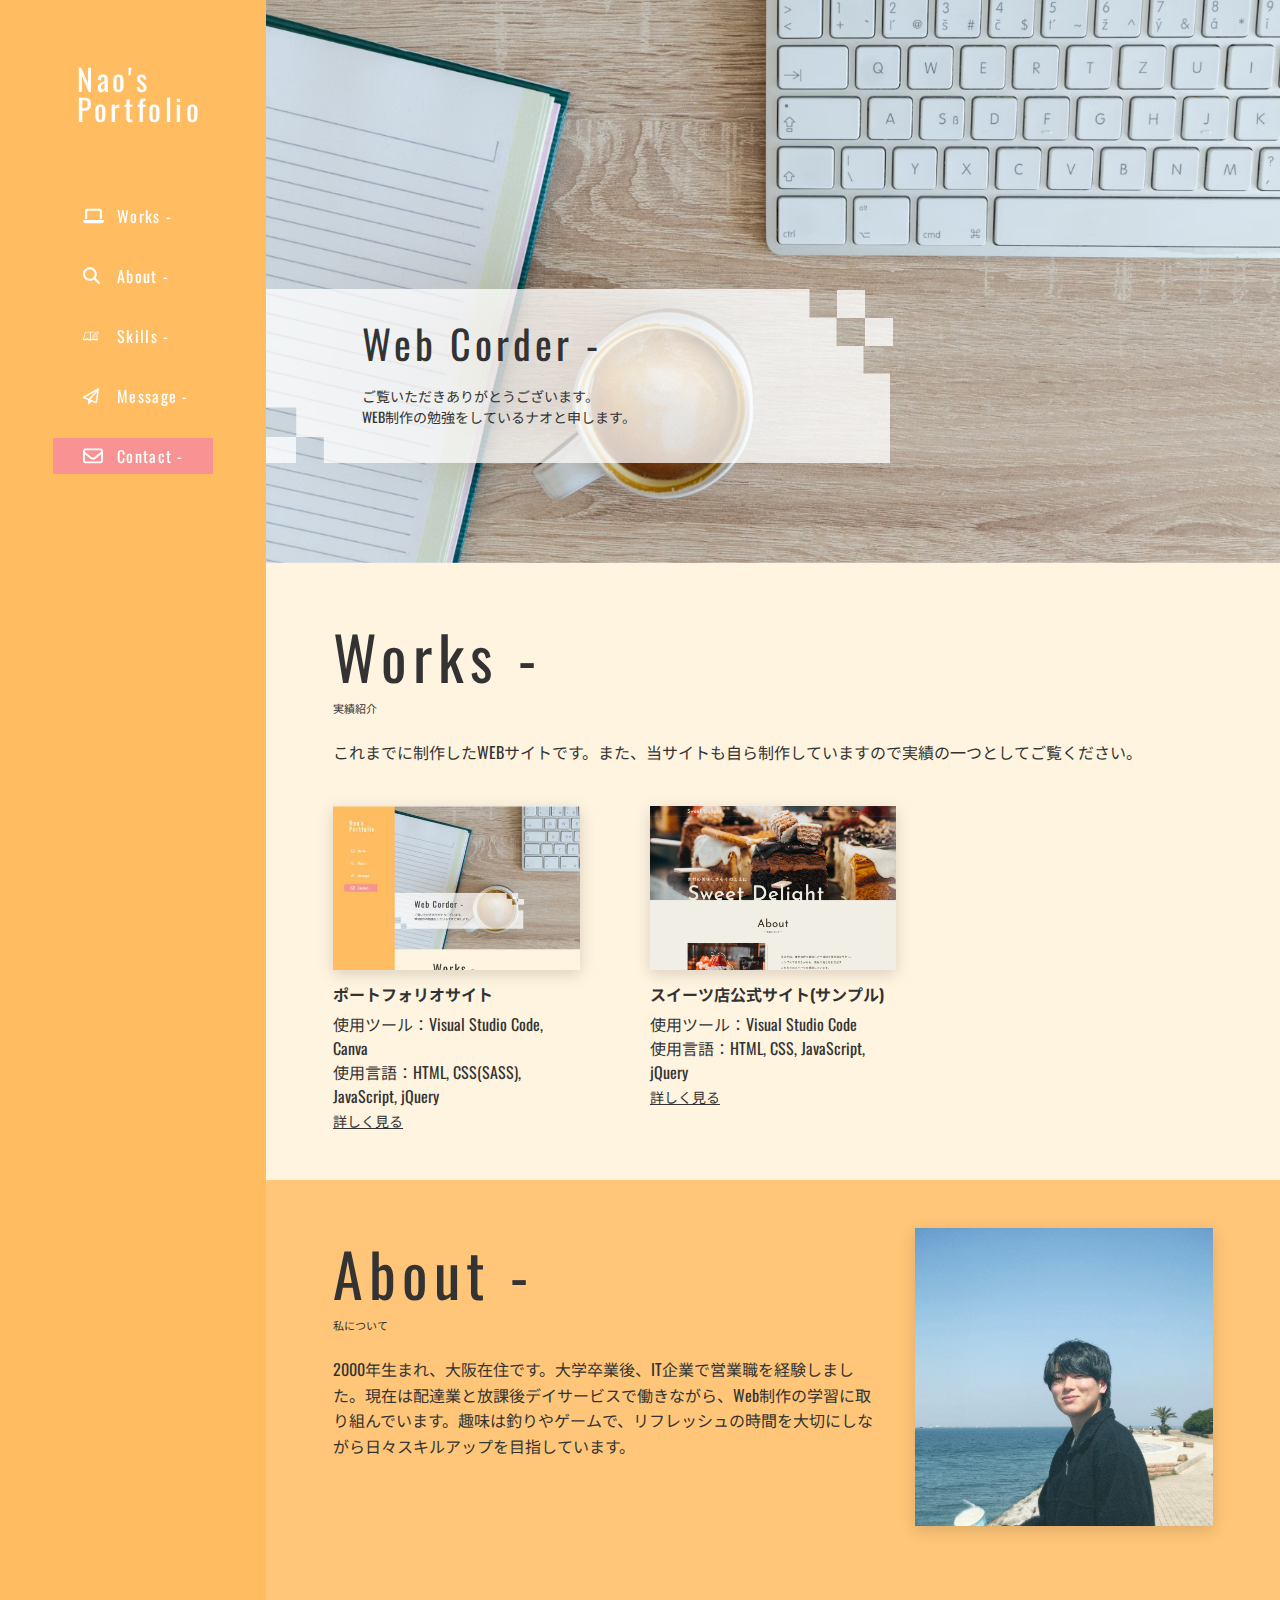
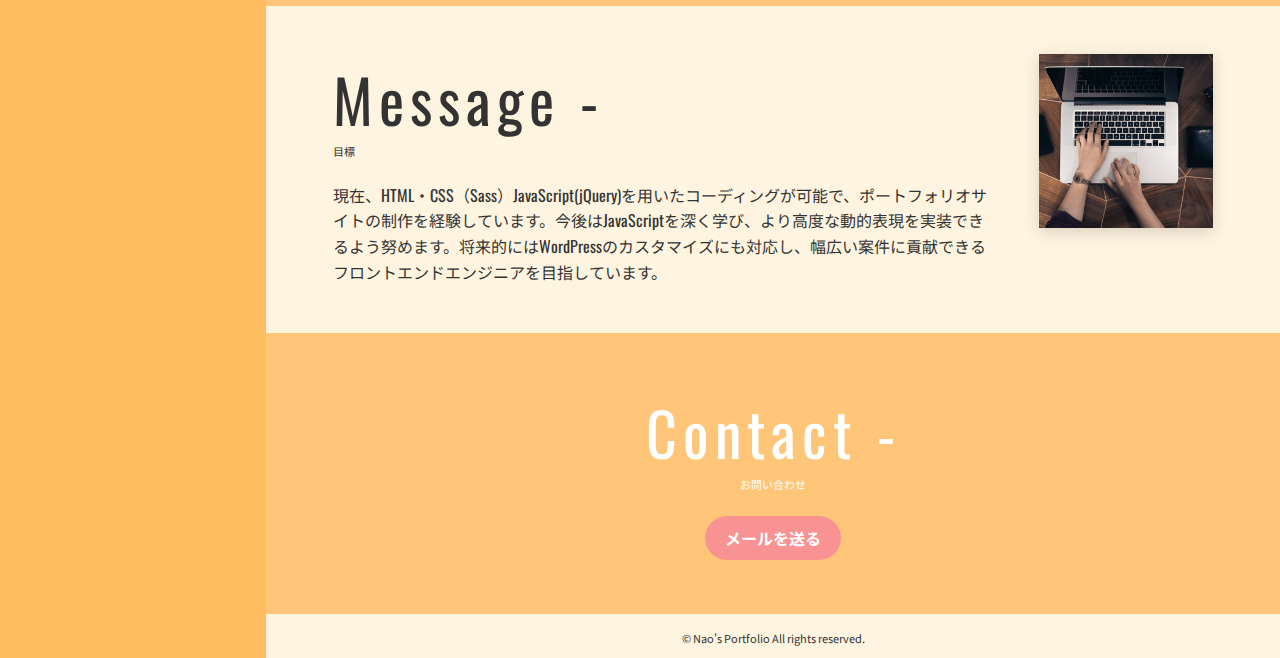
==== commit ac333f17: "Add files via upload" ====
--- a/portfolio/index.html
+++ b/portfolio/index.html
@@ -26,7 +26,7 @@
                     <nav class="header__nav">
                         <ul class="header__nav-list">
                             <li class="header__nav-item">
-                                <a href="#works" class="header__nav-link button">
+                                <a href="#works" class="header__nav-link button" >
                                     <span class="button__icon">
                                         <svg width="21" height="16" viewBox="0 0 21 16" fill="none" xmlns="http://www.w3.org/2000/svg">
                                             <path d="M4.2 0.635498C3.04172 0.635498 2.1 1.57078 2.1 2.72115V11.0638H4.2V2.72115H16.8V11.0638H18.9V2.72115C18.9 1.57078 17.9583 0.635498 16.8 0.635498H4.2ZM0.63 12.1066C0.282187 12.1066 0 12.3868 0 12.7323C0 14.114 1.12875 15.2351 2.52 15.2351H18.48C19.8712 15.2351 21 14.114 21 12.7323C21 12.3868 20.7178 12.1066 20.37 12.1066H0.63Z" class="button__icon-path"/>
@@ -43,6 +43,40 @@
                                             </svg>
                                     </span>
                                     <span class="button__text">About -</span>
+                                </a>
+                            </li>
+                            <li class="header__nav-item">
+                                <a href="#skill" class="header__nav-link button" >
+                                    <span class="button__icon">
+                                        <svg version="1.1" id="_x32_" xmlns="http://www.w3.org/2000/svg" xmlns:xlink="http://www.w3.org/1999/xlink" x="0px" y="0px" width="20px" height="20px" viewBox="0 0 512 512" style="width: 16px; height: 16px; opacity: 1;" xml:space="preserve">
+                                            <g>
+                                                <path class="button__icon-path" d="M472.547,340.554c-7.141-24.781-14.266-49.578-21.391-74.359c-2.328-8.063-4.656-16.125-6.969-24.203
+                                                    l-19.344,19.344c6.266,24.672,12.531,49.344,18.797,74.031c3.094,12.156-5.016,22.969-18.344,18.813
+                                                    c-21.828-9.063-45.891-15.438-69.531-16.672c-26.875-1.375-54.406,4.125-79.172,14.453c-2.797,1.156-21.484,14.609-22.234,5.063
+                                                    c-0.406-22.313-0.828-44.625-1.234-66.938c-0.859-46.094-1.703-92.172-2.563-138.266c-0.047-2.641,6.328-3.969,7.641-4.469
+                                                    c10.438-3.953,21.359-6.672,32.359-8.453c26.797-4.359,53.172-2.125,79.375,4.516c8.344,2.125,17.094,4.719,23.25,10.094
+                                                    l12.438-12.422c-4.047-3.063-8.563-5.656-13.391-7.797c-22.234-9.953-50.453-13.891-74.578-14.453
+                                                    c-25.766-0.609-52.094,3.422-76.469,11.797c-4.75,1.625-12.516-2.688-17.375-4c-5.719-1.547-11.5-2.844-17.328-3.938
+                                                    c-12.844-2.375-25.875-3.672-38.938-3.875c-24.953-0.391-50.453,4.391-74.297,11.563c-5.25,1.969-1.5,0.578-0.328,0.141
+                                                    c-14.875,5.625-31.188,14.813-35.875,31.125c-1.172,4.078-2.359,8.156-3.531,12.234c-5.938,20.641-11.875,41.266-17.813,61.906
+                                                    c-8.125,28.219-16.234,56.422-24.359,84.625c-4.719,16.422-14.078,37.516-10.578,54.781c4.281,21.375,25.188,31.219,45.391,27.109
+                                                    c7.109-1.469,13.625-4.75,20.406-7.172c11.328-4.063,22.922-7.484,34.719-9.938c28.406-5.891,57.25-2.766,85.172,4.438
+                                                    c6.234,1.609,29.594,5.641,30.266,12.609c0.641,6.5,8.109,4.734,12.813,4.734c4.672,0,9.344,0,14.016,0
+                                                    c4.281,0,11.453,1.484,15.516-0.297c4.078-1.766,0.938-6.234,4.781-7.906c5.234-2.266,10.656-4.141,16.094-5.828
+                                                    c12.719-3.969,25.781-6.922,38.969-8.844c28.203-4.109,54.859-1.141,81.938,7.406c15.859,5,31.234,14.219,48.438,11.141
+                                                    c23.453-4.156,33.047-28.125,26.891-49.5C475.063,348.913,473.75,344.741,472.547,340.554z M226.5,206.616
+                                                    c-0.938,49.547-1.844,99.078-2.766,148.625c-0.063,3.313-0.969,5.375-4.656,5.281c-20.063-11.922-43.875-18.813-66.906-21.719
+                                                    c-27.063-3.422-53.547,0.266-79.484,8.313c-8.047,2.484-17.047,7.953-25.578,7.953c-9.766,0-15.438-8.688-13.156-17.766
+                                                    c5.969-23.453,11.906-46.922,17.875-70.375c7-27.578,13.984-55.172,21-82.75c1.75-6.859,3.484-13.734,5.234-20.609
+                                                    c4.266-16.813,28.047-20,42.25-22.953c26.516-5.484,53.391-5.453,79.813,0.766c4.563,1.078,27.5,4.609,27.375,11.156
+                                                    C227.156,170.569,226.828,188.601,226.5,206.616z"></path>
+                                                <path class="button__icon-path" d="M304.609,311.819l69.547-14.75L512,159.257l-54.813-54.813L319.375,242.257L304.609,311.819z M485.563,159.257
+                                                    L367.375,277.429l-12.203-12.203l118.188-118.172L485.563,159.257z M457.188,130.882l12.203,12.203L351.203,261.257L339,249.054
+                                                    L457.188,130.882z M336.234,254.21l25.984,26l-24.203,5.328l-7.125-7.109L336.234,254.21z" ></path>
+                                            </g>
+                                            </svg>
+                                    </span>
+                                    <span class="button__text">Skills -</span>
                                 </a>
                             </li>
                             <li class="header__nav-item">
